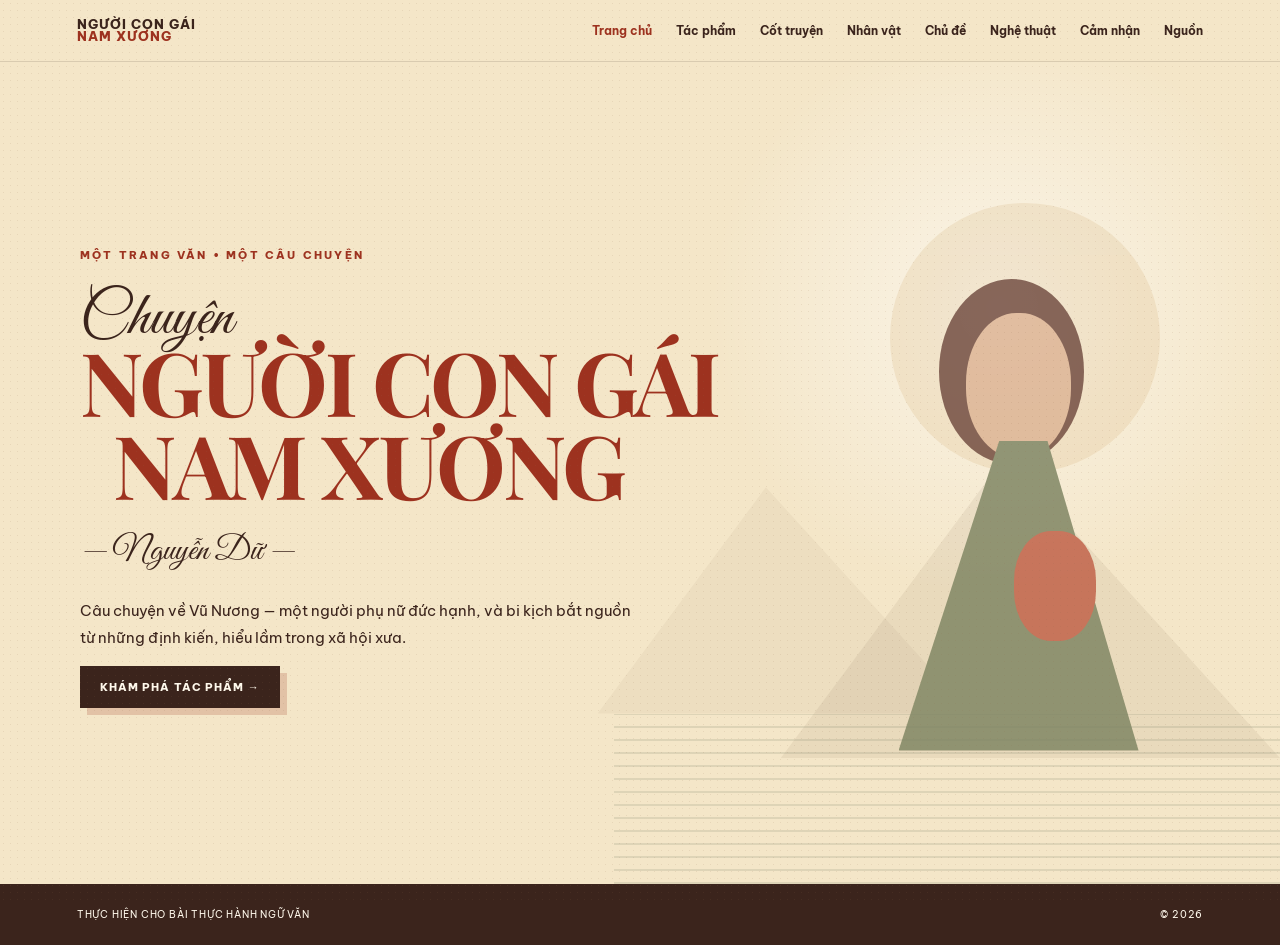
==== index.html @ 24ebc507 "Add files via upload" ====
<!DOCTYPE html><html lang="vi"><head><meta charset="UTF-8"><meta name="viewport" content="width=device-width,initial-scale=1.0"><title>Trang chủ — Người con gái Nam Xương</title><link rel="stylesheet" href="style.css"></head><body>
<header class="navbar"><a class="brand" href="index.html">NGƯỜI CON GÁI<br><span>NAM XƯƠNG</span></a><nav><a class="active" href="index.html">Trang chủ</a><a class="" href="tac-pham.html">Tác phẩm</a><a class="" href="cot-truyen.html">Cốt truyện</a><a class="" href="nhan-vat.html">Nhân vật</a><a class="" href="chu-de.html">Chủ đề</a><a class="" href="nghe-thuat.html">Nghệ thuật</a><a class="" href="cam-nhan.html">Cảm nhận</a><a class="" href="nguon-tham-khao.html">Nguồn</a></nav><button class="menu-btn" aria-label="Mở menu">☰</button></header>
<main class="page">
<section class="hero">
  <div class="hero-art"><div class="sun"></div><div class="mountain m1"></div><div class="mountain m2"></div><div class="woman"><div class="hair"></div><div class="face"></div><div class="dress"></div><div class="baby"></div></div><div class="water"></div></div>
  <div class="hero-content">
    <p class="eyebrow">MỘT TRANG VĂN • MỘT CÂU CHUYỆN</p>
    <p class="script">Chuyện</p>
    <h1>NGƯỜI CON GÁI<br><span>NAM XƯƠNG</span></h1>
    <div class="author">— Nguyễn Dữ —</div>
    <p class="lead">Câu chuyện về Vũ Nương — một người phụ nữ đức hạnh, và bi kịch bắt nguồn từ những định kiến, hiểu lầm trong xã hội xưa.</p>
    <a class="btn" href="tac-pham.html">KHÁM PHÁ TÁC PHẨM →</a>
  </div>
</section></main><footer><span>THỰC HIỆN CHO BÀI THỰC HÀNH NGỮ VĂN</span><span>© 2026</span></footer><script src="script.js"></script></body></html>
---- style.css ----
@import url('https://fonts.googleapis.com/css2?family=Be+Vietnam+Pro:wght@400;500;600;700;800&family=Playfair+Display:wght@600;700&family=Great+Vibes&display=swap');

:root{--cream:#f4e6c8;--paper:#fff9ec;--red:#9d321f;--red2:#702719;--brown:#3b241c;--olive:#66704c;--gold:#c69b58;--line:rgba(59,36,28,.14)}
*{box-sizing:border-box} html{scroll-behavior:smooth} body{margin:0;background:var(--cream);color:var(--brown);font-family:"Be Vietnam Pro",sans-serif}
body:before{content:"";position:fixed;inset:0;pointer-events:none;opacity:.13;background-image:radial-gradient(#8f6b4b .7px,transparent .7px);background-size:7px 7px;z-index:50}
.navbar{position:sticky;top:0;z-index:40;background:rgba(244,230,200,.96);backdrop-filter:blur(10px);border-bottom:1px solid var(--line);display:flex;align-items:center;justify-content:space-between;padding:18px 6vw}
.brand{color:var(--brown);text-decoration:none;font-weight:800;line-height:.95;letter-spacing:.08em;font-size:13px}.brand span{color:var(--red)}
nav{display:flex;gap:24px;align-items:center}nav a{color:var(--brown);text-decoration:none;font-size:12px;font-weight:700}nav a:hover,nav a.active{color:var(--red)}
.menu-btn{display:none;border:0;background:none;font-size:24px;color:var(--brown)}
.page{min-height:calc(100vh - 150px)}
.hero{min-height:calc(100vh - 78px);position:relative;overflow:hidden;display:grid;place-items:center;padding:90px 8vw;background:radial-gradient(circle at 78% 30%,rgba(255,255,255,.58),transparent 25%),var(--cream)}
.hero-art{position:absolute;right:0;bottom:0;width:52%;height:90%;opacity:.72}.sun{position:absolute;width:270px;height:270px;right:18%;top:8%;border-radius:50%;background:rgba(198,155,88,.22)}
.mountain{position:absolute;bottom:17%;width:75%;height:48%;background:rgba(116,91,68,.12);clip-path:polygon(0 100%,45% 15%,100% 100%)}.m1{right:0}.m2{right:37%;transform:scale(.75);opacity:.65}
.woman{position:absolute;right:19%;bottom:18%;width:260px;height:490px}.hair{position:absolute;top:18px;left:45px;width:145px;height:185px;border-radius:50%;background:#5b3024}.face{position:absolute;top:52px;left:72px;width:105px;height:145px;border-radius:48%;background:#d8a986}.dress{position:absolute;top:180px;left:5px;width:240px;height:310px;background:#6b7450;clip-path:polygon(42% 0,62% 0,100% 100%,0 100%)}.baby{position:absolute;top:270px;left:120px;width:82px;height:110px;border-radius:45%;background:#b74a32}.water{position:absolute;left:0;right:0;bottom:0;height:23%;background:repeating-linear-gradient(0deg,rgba(75,91,67,.18) 0 2px,transparent 2px 13px)}
.hero-content{position:relative;z-index:2;width:min(690px,100%);margin-right:40%}.eyebrow,.section-label,.small-title{color:var(--red);font-size:11px;font-weight:800;letter-spacing:.2em}.script{font-family:"Great Vibes",cursive;font-size:62px;margin:18px 0 -18px}h1{font-family:"Playfair Display",serif;color:var(--red);font-size:clamp(48px,7vw,88px);line-height:.94;letter-spacing:-.04em;margin:0}h1 span{padding-left:.38em}.author{font-family:"Great Vibes",cursive;font-size:34px;margin:24px 0}.lead{max-width:560px;line-height:1.8;font-size:15px}.btn{display:inline-flex;align-items:center;gap:15px;background:var(--brown);color:var(--paper);text-decoration:none;padding:14px 20px;font-size:11px;font-weight:800;letter-spacing:.08em;box-shadow:7px 7px 0 rgba(157,50,31,.2);transition:.2s}.btn:hover{transform:translateY(-3px)}
.container{width:min(1100px,88%);margin:auto;padding:75px 0}.page-head{padding:80px 6vw 65px;background:var(--paper);border-bottom:1px solid var(--line)}.page-head .script{font-size:50px;margin:0}.page-head h2{font-family:"Playfair Display",serif;font-size:clamp(42px,6vw,72px);line-height:1;margin:4px 0 15px;color:var(--red)}.page-head p{max-width:720px;line-height:1.8;margin:0}
.grid2{display:grid;grid-template-columns:1fr 1fr;gap:35px}.card{background:var(--paper);border:1px solid var(--line);padding:30px;box-shadow:8px 8px 0 rgba(112,39,25,.09)}.card h3{font-family:"Playfair Display",serif;color:var(--red);font-size:28px;margin:0 0 14px}.card p,.card li{line-height:1.85;font-size:14px}.facts{display:grid;grid-template-columns:repeat(2,1fr);gap:12px;margin-top:20px}.fact{padding:15px;background:#ead7ae}.fact b{display:block;color:var(--red);font-size:11px;letter-spacing:.08em;margin-bottom:5px}
.quote{margin:35px 0;padding:35px 40px;border-left:5px solid var(--red);background:#ead7ae;font-family:"Playfair Display",serif;font-size:25px;line-height:1.5}.quote small{display:block;font-family:"Be Vietnam Pro";font-size:11px;margin-top:12px;color:var(--olive)}
.timeline{display:grid;gap:15px}.event{display:grid;grid-template-columns:80px 1fr;gap:22px;align-items:start;background:var(--paper);padding:22px;border-left:4px solid var(--red)}.event b{font-family:"Playfair Display",serif;color:var(--red);font-size:25px}.event h3{margin:0 0 7px;font-family:"Playfair Display",serif;font-size:23px}.event p{margin:0;line-height:1.75;font-size:14px}
.characters{display:grid;grid-template-columns:repeat(2,1fr);gap:25px}.character{background:var(--paper);padding:30px;border-top:5px solid var(--red)}.character .num{font-size:11px;color:var(--red);font-weight:800}.character h3{font-family:"Playfair Display",serif;font-size:30px;margin:7px 0}.tag{display:inline-block;background:#ead7ae;padding:5px 9px;font-size:10px;font-weight:700;margin-bottom:12px}.character p{line-height:1.8;font-size:14px}
.list{padding-left:20px}.list li{margin:10px 0;line-height:1.7}
.source{background:#ead7ae;padding:22px;margin-top:30px;font-size:12px;line-height:1.8}.source a{color:var(--red)}
.quiz{margin-top:30px}.option{display:block;width:100%;text-align:left;border:1px solid var(--line);background:var(--paper);padding:14px;margin:8px 0;color:var(--brown);cursor:pointer}.option:hover{border-color:var(--red)}#quiz-result{font-weight:700;color:var(--red);margin-top:15px}
footer{display:flex;justify-content:space-between;padding:24px 6vw;background:var(--brown);color:var(--paper);font-size:10px;letter-spacing:.08em}
@media(max-width:850px){nav{display:none}nav.open{position:absolute;top:67px;right:5vw;display:grid;gap:14px;background:var(--paper);padding:20px;box-shadow:0 10px 30px rgba(59,36,28,.15)}.menu-btn{display:block}.hero{min-height:850px;align-items:start}.hero-content{margin:55px 0 0}.hero-art{width:100%;opacity:.3}.grid2,.characters{grid-template-columns:1fr}.page-head{padding:60px 7vw 50px}.container{padding:55px 0}.event{grid-template-columns:55px 1fr}.facts{grid-template-columns:1fr}.quote{padding:25px;font-size:21px}footer{flex-direction:column;gap:8px}}
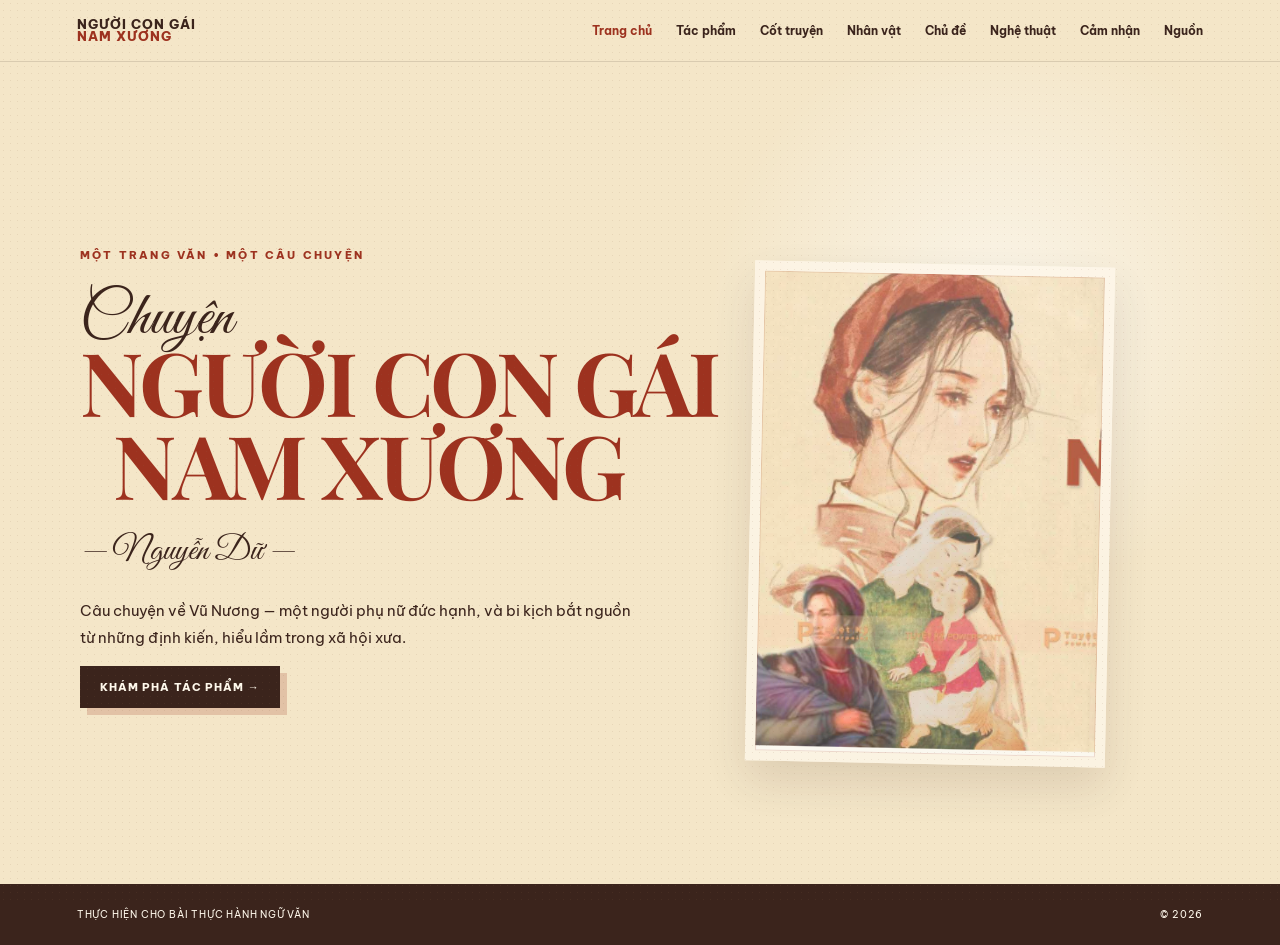
==== commit 26c104f5: "Add files via upload" ====
--- a/index.html
+++ b/index.html
@@ -2,7 +2,7 @@
 <header class="navbar"><a class="brand" href="index.html">NGƯỜI CON GÁI<br><span>NAM XƯƠNG</span></a><nav><a class="active" href="index.html">Trang chủ</a><a class="" href="tac-pham.html">Tác phẩm</a><a class="" href="cot-truyen.html">Cốt truyện</a><a class="" href="nhan-vat.html">Nhân vật</a><a class="" href="chu-de.html">Chủ đề</a><a class="" href="nghe-thuat.html">Nghệ thuật</a><a class="" href="cam-nhan.html">Cảm nhận</a><a class="" href="nguon-tham-khao.html">Nguồn</a></nav><button class="menu-btn" aria-label="Mở menu">☰</button></header>
 <main class="page">
 <section class="hero">
-  <div class="hero-art"><div class="sun"></div><div class="mountain m1"></div><div class="mountain m2"></div><div class="woman"><div class="hair"></div><div class="face"></div><div class="dress"></div><div class="baby"></div></div><div class="water"></div></div>
+  <div class="hero-art hero-image-art"><div class="hero-image-frame"><img src="minh-hoa-vu-nuong.png" alt="Minh họa Chuyện người con gái Nam Xương"></div></div>
   <div class="hero-content">
     <p class="eyebrow">MỘT TRANG VĂN • MỘT CÂU CHUYỆN</p>
     <p class="script">Chuyện</p>
--- a/style.css
+++ b/style.css
@@ -23,3 +23,42 @@
 .quiz{margin-top:30px}.option{display:block;width:100%;text-align:left;border:1px solid var(--line);background:var(--paper);padding:14px;margin:8px 0;color:var(--brown);cursor:pointer}.option:hover{border-color:var(--red)}#quiz-result{font-weight:700;color:var(--red);margin-top:15px}
 footer{display:flex;justify-content:space-between;padding:24px 6vw;background:var(--brown);color:var(--paper);font-size:10px;letter-spacing:.08em}
 @media(max-width:850px){nav{display:none}nav.open{position:absolute;top:67px;right:5vw;display:grid;gap:14px;background:var(--paper);padding:20px;box-shadow:0 10px 30px rgba(59,36,28,.15)}.menu-btn{display:block}.hero{min-height:850px;align-items:start}.hero-content{margin:55px 0 0}.hero-art{width:100%;opacity:.3}.grid2,.characters{grid-template-columns:1fr}.page-head{padding:60px 7vw 50px}.container{padding:55px 0}.event{grid-template-columns:55px 1fr}.facts{grid-template-columns:1fr}.quote{padding:25px;font-size:21px}footer{flex-direction:column;gap:8px}}
+
+/* Minh họa Vũ Nương cho trang chủ */
+.hero-image-art {
+  display: flex;
+  align-items: center;
+  justify-content: center;
+  min-height: 520px;
+  padding: 28px 52px 28px 18px;
+  background: transparent;
+}
+.hero-image-frame {
+  position: relative;
+  width: min(360px, 100%);
+  height: 500px;
+  overflow: hidden;
+  border: 10px solid rgba(255,249,236,.78);
+  box-shadow: 0 20px 45px rgba(59,36,28,.18);
+  background: #fff9ec;
+  transform: rotate(1.2deg);
+}
+.hero-image-frame::before {
+  content: "";
+  position: absolute;
+  inset: 0;
+  border: 1px solid rgba(157,50,31,.22);
+  pointer-events: none;
+  z-index: 2;
+}
+.hero-image-frame img {
+  width: 100%;
+  height: 100%;
+  display: block;
+  object-fit: cover;
+  object-position: left center;
+}
+@media (max-width: 900px) {
+  .hero-image-art { min-height: 430px; padding: 18px 24px 30px; }
+  .hero-image-frame { width: min(300px, 86vw); height: 420px; }
+}
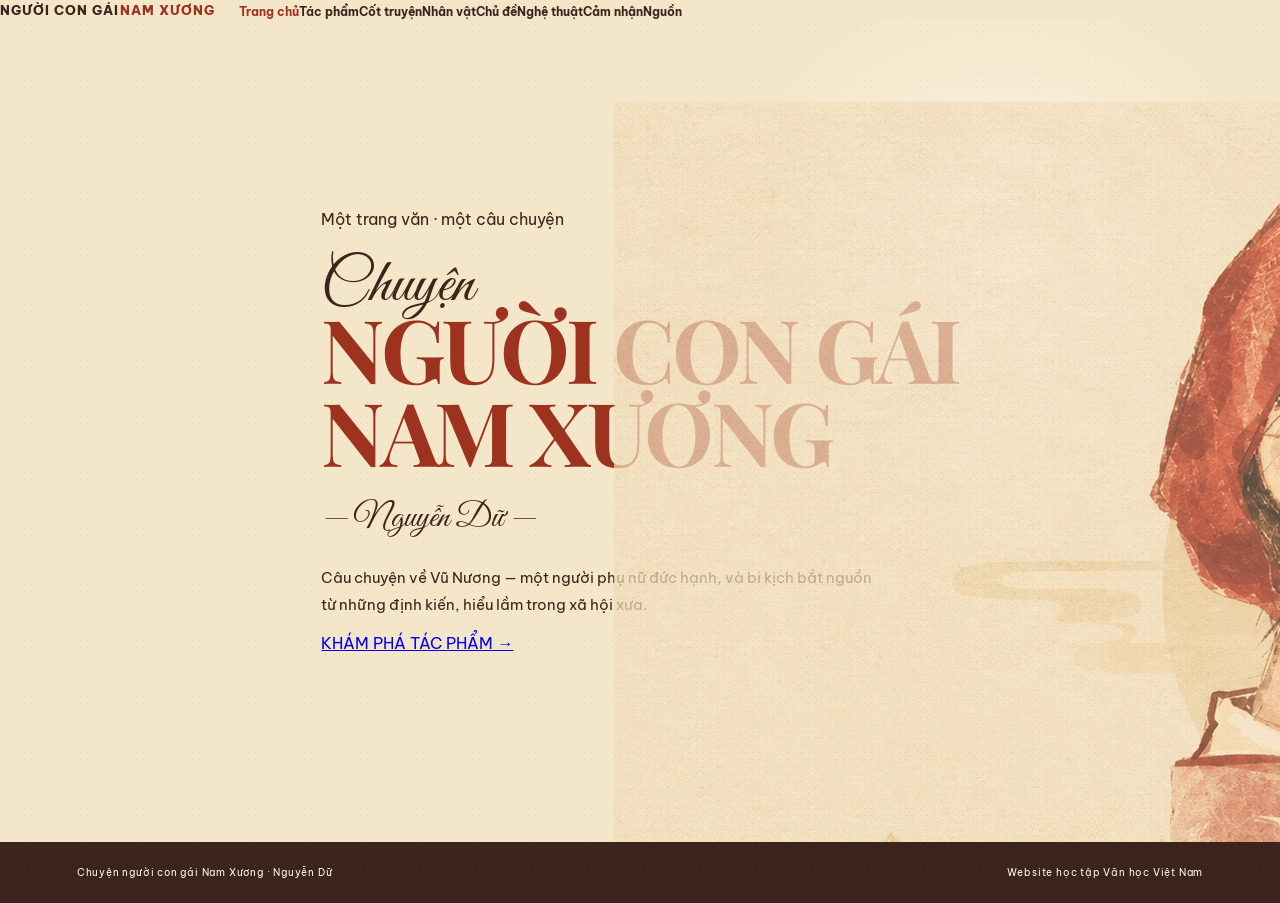
==== commit 9456d5f9: "Add files via upload" ====
--- a/index.html
+++ b/index.html
@@ -1,14 +1,18 @@
-<!DOCTYPE html><html lang="vi"><head><meta charset="UTF-8"><meta name="viewport" content="width=device-width,initial-scale=1.0"><title>Trang chủ — Người con gái Nam Xương</title><link rel="stylesheet" href="style.css"></head><body>
-<header class="navbar"><a class="brand" href="index.html">NGƯỜI CON GÁI<br><span>NAM XƯƠNG</span></a><nav><a class="active" href="index.html">Trang chủ</a><a class="" href="tac-pham.html">Tác phẩm</a><a class="" href="cot-truyen.html">Cốt truyện</a><a class="" href="nhan-vat.html">Nhân vật</a><a class="" href="chu-de.html">Chủ đề</a><a class="" href="nghe-thuat.html">Nghệ thuật</a><a class="" href="cam-nhan.html">Cảm nhận</a><a class="" href="nguon-tham-khao.html">Nguồn</a></nav><button class="menu-btn" aria-label="Mở menu">☰</button></header>
-<main class="page">
-<section class="hero">
-  <div class="hero-art hero-image-art"><div class="hero-image-frame"><img src="minh-hoa-vu-nuong.png" alt="Minh họa Chuyện người con gái Nam Xương"></div></div>
-  <div class="hero-content">
-    <p class="eyebrow">MỘT TRANG VĂN • MỘT CÂU CHUYỆN</p>
-    <p class="script">Chuyện</p>
-    <h1>NGƯỜI CON GÁI<br><span>NAM XƯƠNG</span></h1>
-    <div class="author">— Nguyễn Dữ —</div>
-    <p class="lead">Câu chuyện về Vũ Nương — một người phụ nữ đức hạnh, và bi kịch bắt nguồn từ những định kiến, hiểu lầm trong xã hội xưa.</p>
-    <a class="btn" href="tac-pham.html">KHÁM PHÁ TÁC PHẨM →</a>
-  </div>
-</section></main><footer><span>THỰC HIỆN CHO BÀI THỰC HÀNH NGỮ VĂN</span><span>© 2026</span></footer><script src="script.js"></script></body></html>+<!doctype html>
+<html lang="vi"><head><meta charset="utf-8"><meta name="viewport" content="width=device-width,initial-scale=1">
+<title>Trang chủ — Người con gái Nam Xương</title><link rel="stylesheet" href="style.css"></head>
+<body><div class="site"><nav class="nav"><a class="brand" href="index.html">NGƯỜI CON GÁI<span>NAM XƯƠNG</span></a><div class="navlinks"><a class="active" href="index.html">Trang chủ</a><a class="" href="tac-pham.html">Tác phẩm</a><a class="" href="cot-truyen.html">Cốt truyện</a><a class="" href="nhan-vat.html">Nhân vật</a><a class="" href="chu-de.html">Chủ đề</a><a class="" href="nghe-thuat.html">Nghệ thuật</a><a class="" href="cam-nhan.html">Cảm nhận</a><a class="" href="nguon-tham-khao.html">Nguồn</a></div></nav><main class="hero">
+<section class="hero-copy">
+  <div class="kicker">Một trang văn · một câu chuyện</div>
+  <div class="script">Chuyện</div>
+  <h1>NGƯỜI CON GÁI<br>NAM XƯƠNG</h1>
+  <div class="author">— Nguyễn Dữ —</div>
+  <p class="lead">Câu chuyện về Vũ Nương — một người phụ nữ đức hạnh, và bi kịch bắt nguồn từ những định kiến, hiểu lầm trong xã hội xưa.</p>
+  <a class="cta" href="tac-pham.html">KHÁM PHÁ TÁC PHẨM →</a>
+</section>
+<section class="hero-art">
+  <img src="minh-hoa-vu-nuong.png" alt="Minh họa Vũ Nương và con">
+  <div class="fade"></div>
+</section>
+</main><footer class="footer"><span>Chuyện người con gái Nam Xương · Nguyễn Dữ</span><span>Website học tập Văn học Việt Nam</span></footer></div>
+<script src="script.js"></script></body></html>
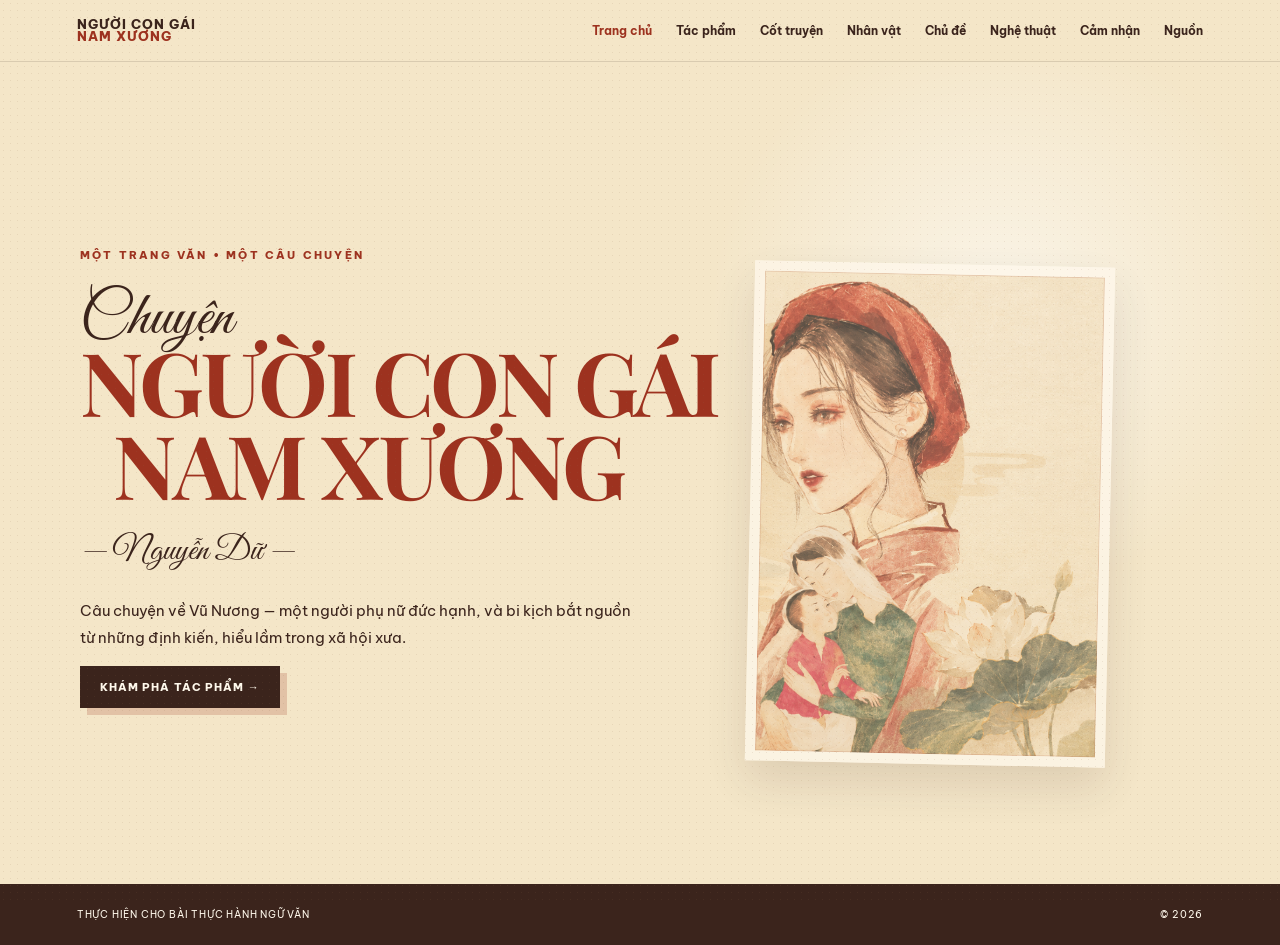
==== commit 4553cc43: "Add files via upload" ====
--- a/index.html
+++ b/index.html
@@ -1,18 +1,14 @@
-<!doctype html>
-<html lang="vi"><head><meta charset="utf-8"><meta name="viewport" content="width=device-width,initial-scale=1">
-<title>Trang chủ — Người con gái Nam Xương</title><link rel="stylesheet" href="style.css"></head>
-<body><div class="site"><nav class="nav"><a class="brand" href="index.html">NGƯỜI CON GÁI<span>NAM XƯƠNG</span></a><div class="navlinks"><a class="active" href="index.html">Trang chủ</a><a class="" href="tac-pham.html">Tác phẩm</a><a class="" href="cot-truyen.html">Cốt truyện</a><a class="" href="nhan-vat.html">Nhân vật</a><a class="" href="chu-de.html">Chủ đề</a><a class="" href="nghe-thuat.html">Nghệ thuật</a><a class="" href="cam-nhan.html">Cảm nhận</a><a class="" href="nguon-tham-khao.html">Nguồn</a></div></nav><main class="hero">
-<section class="hero-copy">
-  <div class="kicker">Một trang văn · một câu chuyện</div>
-  <div class="script">Chuyện</div>
-  <h1>NGƯỜI CON GÁI<br>NAM XƯƠNG</h1>
-  <div class="author">— Nguyễn Dữ —</div>
-  <p class="lead">Câu chuyện về Vũ Nương — một người phụ nữ đức hạnh, và bi kịch bắt nguồn từ những định kiến, hiểu lầm trong xã hội xưa.</p>
-  <a class="cta" href="tac-pham.html">KHÁM PHÁ TÁC PHẨM →</a>
-</section>
-<section class="hero-art">
-  <img src="minh-hoa-vu-nuong.png" alt="Minh họa Vũ Nương và con">
-  <div class="fade"></div>
-</section>
-</main><footer class="footer"><span>Chuyện người con gái Nam Xương · Nguyễn Dữ</span><span>Website học tập Văn học Việt Nam</span></footer></div>
-<script src="script.js"></script></body></html>+<!DOCTYPE html><html lang="vi"><head><meta charset="UTF-8"><meta name="viewport" content="width=device-width,initial-scale=1.0"><title>Trang chủ — Người con gái Nam Xương</title><link rel="stylesheet" href="style.css"></head><body>
+<header class="navbar"><a class="brand" href="index.html">NGƯỜI CON GÁI<br><span>NAM XƯƠNG</span></a><nav><a class="active" href="index.html">Trang chủ</a><a class="" href="tac-pham.html">Tác phẩm</a><a class="" href="cot-truyen.html">Cốt truyện</a><a class="" href="nhan-vat.html">Nhân vật</a><a class="" href="chu-de.html">Chủ đề</a><a class="" href="nghe-thuat.html">Nghệ thuật</a><a class="" href="cam-nhan.html">Cảm nhận</a><a class="" href="nguon-tham-khao.html">Nguồn</a></nav><button class="menu-btn" aria-label="Mở menu">☰</button></header>
+<main class="page">
+<section class="hero">
+  <div class="hero-art hero-image-art"><div class="hero-image-frame"><img src="minh-hoa-vu-nuong.png" alt="Minh họa Chuyện người con gái Nam Xương"></div></div>
+  <div class="hero-content">
+    <p class="eyebrow">MỘT TRANG VĂN • MỘT CÂU CHUYỆN</p>
+    <p class="script">Chuyện</p>
+    <h1>NGƯỜI CON GÁI<br><span>NAM XƯƠNG</span></h1>
+    <div class="author">— Nguyễn Dữ —</div>
+    <p class="lead">Câu chuyện về Vũ Nương — một người phụ nữ đức hạnh, và bi kịch bắt nguồn từ những định kiến, hiểu lầm trong xã hội xưa.</p>
+    <a class="btn" href="tac-pham.html">KHÁM PHÁ TÁC PHẨM →</a>
+  </div>
+</section></main><footer><span>THỰC HIỆN CHO BÀI THỰC HÀNH NGỮ VĂN</span><span>© 2026</span></footer><script src="script.js"></script></body></html>
--- a/style.css
+++ b/style.css
@@ -56,7 +56,8 @@
   height: 100%;
   display: block;
   object-fit: cover;
-  object-position: left center;
+  object-position: center center;
+  transform: scaleX(-1);
 }
 @media (max-width: 900px) {
   .hero-image-art { min-height: 430px; padding: 18px 24px 30px; }
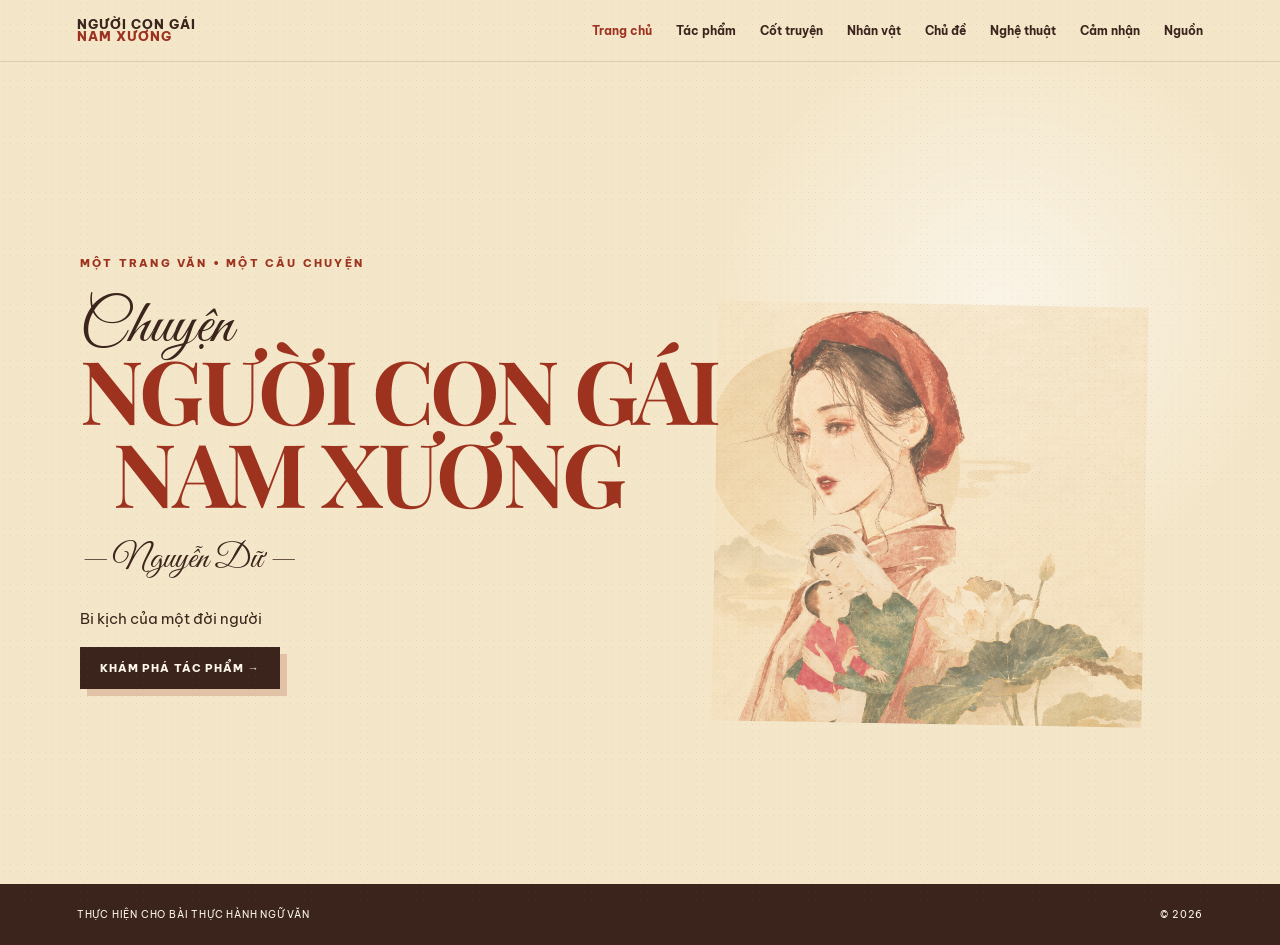
==== commit 0a78a7ec: "Add files via upload" ====
--- a/index.html
+++ b/index.html
@@ -1,14 +1,47 @@
-<!DOCTYPE html><html lang="vi"><head><meta charset="UTF-8"><meta name="viewport" content="width=device-width,initial-scale=1.0"><title>Trang chủ — Người con gái Nam Xương</title><link rel="stylesheet" href="style.css"></head><body>
-<header class="navbar"><a class="brand" href="index.html">NGƯỜI CON GÁI<br><span>NAM XƯƠNG</span></a><nav><a class="active" href="index.html">Trang chủ</a><a class="" href="tac-pham.html">Tác phẩm</a><a class="" href="cot-truyen.html">Cốt truyện</a><a class="" href="nhan-vat.html">Nhân vật</a><a class="" href="chu-de.html">Chủ đề</a><a class="" href="nghe-thuat.html">Nghệ thuật</a><a class="" href="cam-nhan.html">Cảm nhận</a><a class="" href="nguon-tham-khao.html">Nguồn</a></nav><button class="menu-btn" aria-label="Mở menu">☰</button></header>
+<!DOCTYPE html>
+<html lang="vi">
+<head>
+<meta charset="UTF-8">
+<meta name="viewport" content="width=device-width, initial-scale=1.0">
+<title>Chuyện Người Con Gái Nam Xương</title>
+<link rel="stylesheet" href="style.css">
+</head>
+<body>
+<header class="navbar">
+  <a class="brand" href="index.html">NGƯỜI CON GÁI<br><span>NAM XƯƠNG</span></a>
+  <button class="menu-btn" aria-label="Mở menu">☰</button>
+  <nav>
+    <a class="active" href="index.html">Trang chủ</a>
+    <a href="tac-pham.html">Tác phẩm</a>
+    <a href="cot-truyen.html">Cốt truyện</a>
+    <a href="nhan-vat.html">Nhân vật</a>
+    <a href="chu-de.html">Chủ đề</a>
+    <a href="nghe-thuat.html">Nghệ thuật</a>
+    <a href="cam-nhan.html">Cảm nhận</a>
+    <a href="nguon-tham-khao.html">Nguồn</a>
+  </nav>
+</header>
 <main class="page">
 <section class="hero">
-  <div class="hero-art hero-image-art"><div class="hero-image-frame"><img src="minh-hoa-vu-nuong.png" alt="Minh họa Chuyện người con gái Nam Xương"></div></div>
   <div class="hero-content">
-    <p class="eyebrow">MỘT TRANG VĂN • MỘT CÂU CHUYỆN</p>
-    <p class="script">Chuyện</p>
+    <div class="eyebrow">MỘT TRANG VĂN • MỘT CÂU CHUYỆN</div>
+    <div class="script">Chuyện</div>
     <h1>NGƯỜI CON GÁI<br><span>NAM XƯƠNG</span></h1>
     <div class="author">— Nguyễn Dữ —</div>
-    <p class="lead">Câu chuyện về Vũ Nương — một người phụ nữ đức hạnh, và bi kịch bắt nguồn từ những định kiến, hiểu lầm trong xã hội xưa.</p>
+    <p class="lead">Bi kịch của một đời người</p>
     <a class="btn" href="tac-pham.html">KHÁM PHÁ TÁC PHẨM →</a>
   </div>
-</section></main><footer><span>THỰC HIỆN CHO BÀI THỰC HÀNH NGỮ VĂN</span><span>© 2026</span></footer><script src="script.js"></script></body></html>+  <div class="hero-art hero-image-art">
+    <div class="hero-image-frame">
+      <img src="minh-hoa-vu-nuong.png" alt="Minh họa Vũ Nương trong Chuyện người con gái Nam Xương">
+    </div>
+  </div>
+</section>
+</main>
+<footer><span>THỰC HIỆN CHO BÀI THỰC HÀNH NGỮ VĂN</span><span>© 2026</span></footer>
+<script>
+const btn=document.querySelector('.menu-btn'); const nav=document.querySelector('nav');
+if(btn) btn.addEventListener('click',()=>nav.classList.toggle('open'));
+</script>
+</body>
+</html>
--- a/style.css
+++ b/style.css
@@ -1,5 +1,4 @@
 @import url('https://fonts.googleapis.com/css2?family=Be+Vietnam+Pro:wght@400;500;600;700;800&family=Playfair+Display:wght@600;700&family=Great+Vibes&display=swap');
-
 :root{--cream:#f4e6c8;--paper:#fff9ec;--red:#9d321f;--red2:#702719;--brown:#3b241c;--olive:#66704c;--gold:#c69b58;--line:rgba(59,36,28,.14)}
 *{box-sizing:border-box} html{scroll-behavior:smooth} body{margin:0;background:var(--cream);color:var(--brown);font-family:"Be Vietnam Pro",sans-serif}
 body:before{content:"";position:fixed;inset:0;pointer-events:none;opacity:.13;background-image:radial-gradient(#8f6b4b .7px,transparent .7px);background-size:7px 7px;z-index:50}
@@ -10,7 +9,7 @@
 .page{min-height:calc(100vh - 150px)}
 .hero{min-height:calc(100vh - 78px);position:relative;overflow:hidden;display:grid;place-items:center;padding:90px 8vw;background:radial-gradient(circle at 78% 30%,rgba(255,255,255,.58),transparent 25%),var(--cream)}
 .hero-art{position:absolute;right:0;bottom:0;width:52%;height:90%;opacity:.72}.sun{position:absolute;width:270px;height:270px;right:18%;top:8%;border-radius:50%;background:rgba(198,155,88,.22)}
-.mountain{position:absolute;bottom:17%;width:75%;height:48%;background:rgba(116,91,68,.12);clip-path:polygon(0 100%,45% 15%,100% 100%)}.m1{right:0}.m2{right:37%;transform:scale(.75);opacity:.65}
+.mountaint{position:absolute;bottom:17%;width:75%;height:48%;background:rgba(116,91,68,.12);clip-path:polygon(0 100%,45% 15%,100% 100%)}.m1{right:0}.m2{right:37%;transform:scale(.75);opacity:.65}
 .woman{position:absolute;right:19%;bottom:18%;width:260px;height:490px}.hair{position:absolute;top:18px;left:45px;width:145px;height:185px;border-radius:50%;background:#5b3024}.face{position:absolute;top:52px;left:72px;width:105px;height:145px;border-radius:48%;background:#d8a986}.dress{position:absolute;top:180px;left:5px;width:240px;height:310px;background:#6b7450;clip-path:polygon(42% 0,62% 0,100% 100%,0 100%)}.baby{position:absolute;top:270px;left:120px;width:82px;height:110px;border-radius:45%;background:#b74a32}.water{position:absolute;left:0;right:0;bottom:0;height:23%;background:repeating-linear-gradient(0deg,rgba(75,91,67,.18) 0 2px,transparent 2px 13px)}
 .hero-content{position:relative;z-index:2;width:min(690px,100%);margin-right:40%}.eyebrow,.section-label,.small-title{color:var(--red);font-size:11px;font-weight:800;letter-spacing:.2em}.script{font-family:"Great Vibes",cursive;font-size:62px;margin:18px 0 -18px}h1{font-family:"Playfair Display",serif;color:var(--red);font-size:clamp(48px,7vw,88px);line-height:.94;letter-spacing:-.04em;margin:0}h1 span{padding-left:.38em}.author{font-family:"Great Vibes",cursive;font-size:34px;margin:24px 0}.lead{max-width:560px;line-height:1.8;font-size:15px}.btn{display:inline-flex;align-items:center;gap:15px;background:var(--brown);color:var(--paper);text-decoration:none;padding:14px 20px;font-size:11px;font-weight:800;letter-spacing:.08em;box-shadow:7px 7px 0 rgba(157,50,31,.2);transition:.2s}.btn:hover{transform:translateY(-3px)}
 .container{width:min(1100px,88%);margin:auto;padding:75px 0}.page-head{padding:80px 6vw 65px;background:var(--paper);border-bottom:1px solid var(--line)}.page-head .script{font-size:50px;margin:0}.page-head h2{font-family:"Playfair Display",serif;font-size:clamp(42px,6vw,72px);line-height:1;margin:4px 0 15px;color:var(--red)}.page-head p{max-width:720px;line-height:1.8;margin:0}
@@ -18,48 +17,19 @@
 .quote{margin:35px 0;padding:35px 40px;border-left:5px solid var(--red);background:#ead7ae;font-family:"Playfair Display",serif;font-size:25px;line-height:1.5}.quote small{display:block;font-family:"Be Vietnam Pro";font-size:11px;margin-top:12px;color:var(--olive)}
 .timeline{display:grid;gap:15px}.event{display:grid;grid-template-columns:80px 1fr;gap:22px;align-items:start;background:var(--paper);padding:22px;border-left:4px solid var(--red)}.event b{font-family:"Playfair Display",serif;color:var(--red);font-size:25px}.event h3{margin:0 0 7px;font-family:"Playfair Display",serif;font-size:23px}.event p{margin:0;line-height:1.75;font-size:14px}
 .characters{display:grid;grid-template-columns:repeat(2,1fr);gap:25px}.character{background:var(--paper);padding:30px;border-top:5px solid var(--red)}.character .num{font-size:11px;color:var(--red);font-weight:800}.character h3{font-family:"Playfair Display",serif;font-size:30px;margin:7px 0}.tag{display:inline-block;background:#ead7ae;padding:5px 9px;font-size:10px;font-weight:700;margin-bottom:12px}.character p{line-height:1.8;font-size:14px}
-.list{padding-left:20px}.list li{margin:10px 0;line-height:1.7}
-.source{background:#ead7ae;padding:22px;margin-top:30px;font-size:12px;line-height:1.8}.source a{color:var(--red)}
+.list{padding-left:20px}.list li{margin:10px 0;line-height:1.7}.source{background:#ead7ae;padding:22px;margin-top:30px;font-size:12px;line-height:1.8}.source a{color:var(--red)}
 .quiz{margin-top:30px}.option{display:block;width:100%;text-align:left;border:1px solid var(--line);background:var(--paper);padding:14px;margin:8px 0;color:var(--brown);cursor:pointer}.option:hover{border-color:var(--red)}#quiz-result{font-weight:700;color:var(--red);margin-top:15px}
 footer{display:flex;justify-content:space-between;padding:24px 6vw;background:var(--brown);color:var(--paper);font-size:10px;letter-spacing:.08em}
 @media(max-width:850px){nav{display:none}nav.open{position:absolute;top:67px;right:5vw;display:grid;gap:14px;background:var(--paper);padding:20px;box-shadow:0 10px 30px rgba(59,36,28,.15)}.menu-btn{display:block}.hero{min-height:850px;align-items:start}.hero-content{margin:55px 0 0}.hero-art{width:100%;opacity:.3}.grid2,.characters{grid-template-columns:1fr}.page-head{padding:60px 7vw 50px}.container{padding:55px 0}.event{grid-template-columns:55px 1fr}.facts{grid-template-columns:1fr}.quote{padding:25px;font-size:21px}footer{flex-direction:column;gap:8px}}
+/* Minh họa Vũ Nương — không khung trắng */
+.hero-image-art{display:flex;align-items:center;justify-content:center;min-height:520px;padding:28px 52px 28px 18px;background:transparent}
+.hero-image-frame{position:relative;width:min(430px,100%);height:540px;overflow:visible;border:none;box-shadow:none;background:transparent;transform:rotate(1deg)}
+.hero-image-frame img{width:100%;height:100%;display:block;object-fit:contain;object-position:center center;transform:scaleX(-1)}
+@media(max-width:900px){.hero-image-art{min-height:430px;padding:18px 24px 30px}.hero-image-frame{width:min(300px,86vw);height:420px}}
 
-/* Minh họa Vũ Nương cho trang chủ */
-.hero-image-art {
-  display: flex;
-  align-items: center;
-  justify-content: center;
-  min-height: 520px;
-  padding: 28px 52px 28px 18px;
-  background: transparent;
+/* Hòa ảnh vào nền giấy: không còn cảm giác có một hình chữ nhật phía sau */
+.hero-image-frame img {
+  mix-blend-mode: multiply;
+  opacity: .96;
+  filter: saturate(.98) contrast(1.02);
 }
-.hero-image-frame {
-  position: relative;
-  width: min(360px, 100%);
-  height: 500px;
-  overflow: hidden;
-  border: 10px solid rgba(255,249,236,.78);
-  box-shadow: 0 20px 45px rgba(59,36,28,.18);
-  background: #fff9ec;
-  transform: rotate(1.2deg);
-}
-.hero-image-frame::before {
-  content: "";
-  position: absolute;
-  inset: 0;
-  border: 1px solid rgba(157,50,31,.22);
-  pointer-events: none;
-  z-index: 2;
-}
-.hero-image-frame img {
-  width: 100%;
-  height: 100%;
-  display: block;
-  object-fit: cover;
-  object-position: center center;
-  transform: scaleX(-1);
-}
-@media (max-width: 900px) {
-  .hero-image-art { min-height: 430px; padding: 18px 24px 30px; }
-  .hero-image-frame { width: min(300px, 86vw); height: 420px; }
-}
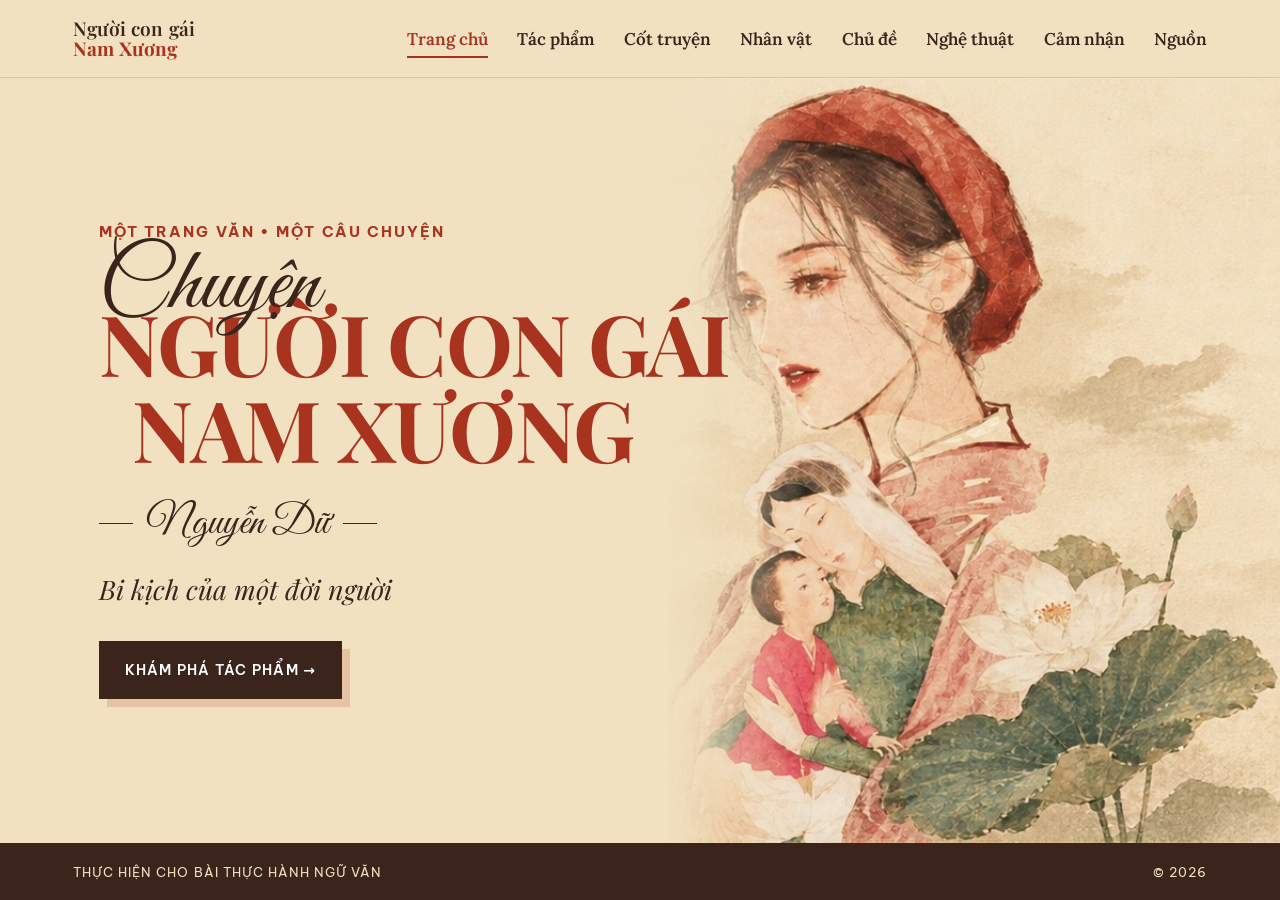
==== commit 1e7ac51f: "Add files via upload" ====
--- a/index.html
+++ b/index.html
@@ -1,47 +1,102 @@
 <!DOCTYPE html>
 <html lang="vi">
 <head>
-<meta charset="UTF-8">
-<meta name="viewport" content="width=device-width, initial-scale=1.0">
-<title>Chuyện Người Con Gái Nam Xương</title>
-<link rel="stylesheet" href="style.css">
+<meta charset="utf-8">
+<meta name="viewport" content="width=device-width, initial-scale=1">
+<title>Người con gái Nam Xương</title>
+<link rel="preconnect" href="https://fonts.googleapis.com">
+<link rel="preconnect" href="https://fonts.gstatic.com" crossorigin>
+<link href="https://fonts.googleapis.com/css2?family=Playfair+Display:ital,wght@0,600;0,700;1,400&family=Great+Vibes&family=Lora:wght@500;600&family=Be+Vietnam+Pro:wght@600;700&display=swap" rel="stylesheet">
+<style>
+:root{
+  --paper:#f1e1c1; --ink:#3a241c; --red:#a8341f; --line:#dcc6a0;
+  --serif:"Playfair Display","Times New Roman",serif;
+  --script:"Great Vibes","Playfair Display",cursive;
+  --nav:"Lora",Georgia,serif;
+  --sans:"Be Vietnam Pro",system-ui,sans-serif;
+}
+*{box-sizing:border-box;margin:0}
+html,body{height:100%}
+body{background:var(--paper);color:var(--ink);display:flex;flex-direction:column;min-height:100vh}
+a{color:inherit;text-decoration:none}
+:focus-visible{outline:2px solid var(--red);outline-offset:4px}
+
+header{display:flex;align-items:center;justify-content:space-between;gap:24px;
+  padding:0 clamp(20px,5.7vw,96px);height:78px;border-bottom:1px solid var(--line);
+  position:sticky;top:0;z-index:5;background:var(--paper)}
+.brand{font-family:var(--serif);font-weight:600;font-size:19px;line-height:1.05;letter-spacing:.01em}
+.brand span{display:block;color:var(--red);font-weight:700}
+nav ul{display:flex;gap:clamp(16px,2.3vw,34px);list-style:none;padding:0;flex-wrap:wrap}
+nav a{font-family:var(--nav);font-weight:600;font-size:17px;padding:6px 0;border-bottom:2px solid transparent;transition:color .2s,border-color .2s}
+nav a:hover,nav a[aria-current]{color:var(--red);border-color:var(--red)}
+
+.hero{flex:1;position:relative;overflow:hidden;display:flex;align-items:center;
+  padding:40px clamp(20px,7.7vw,130px)}
+.art{position:absolute;inset:0 0 0 auto;width:min(48%,760px);
+  background:url("hero.jpg") right center/cover no-repeat;
+  -webkit-mask-image:linear-gradient(90deg,transparent 0,#000 22%);
+          mask-image:linear-gradient(90deg,transparent 0,#000 22%)}
+.copy{position:relative;z-index:1;max-width:60%}
+.eyebrow{font-family:var(--sans);font-weight:700;font-size:15px;letter-spacing:.14em;text-transform:uppercase;color:var(--red)}
+.script{font-family:var(--script);font-size:clamp(64px,7vw,104px);line-height:.9;margin:6px 0 -.32em;color:var(--ink);position:relative}
+h1{font-family:var(--serif);font-weight:700;color:var(--red);text-transform:uppercase;
+  font-size:clamp(46px,6.6vw,108px);line-height:1.02;letter-spacing:-.02em}
+h1 span{display:block;padding-left:.4em}
+.author{font-family:var(--script);font-size:clamp(34px,3.2vw,48px);margin:26px 0 22px;display:flex;align-items:center;gap:14px}
+.author::before,.author::after{content:"";width:34px;height:1px;background:var(--ink)}
+.tag{font-family:var(--serif);font-style:italic;font-size:clamp(22px,2.1vw,30px);margin-bottom:34px}
+.btn{display:inline-block;background:var(--ink);color:#fff;font-family:var(--sans);font-weight:600;
+  font-size:14px;letter-spacing:.09em;text-transform:uppercase;padding:20px 26px;
+  box-shadow:8px 8px 0 rgba(168,52,31,.18);transition:transform .2s,box-shadow .2s}
+.btn:hover{transform:translate(-2px,-2px);box-shadow:10px 10px 0 rgba(168,52,31,.25)}
+
+footer{background:var(--ink);color:#f1e1c1;display:flex;justify-content:space-between;gap:16px;
+  padding:0 clamp(20px,5.7vw,96px);height:57px;align-items:center;
+  font-family:var(--sans);font-size:13px;letter-spacing:.08em;text-transform:uppercase}
+
+@media (max-width:900px){
+  header{height:auto;padding:14px 20px;flex-direction:column;align-items:flex-start;position:static}
+  nav a{font-size:15px}
+  .hero{align-items:flex-start;padding-top:32px;padding-bottom:300px}
+  .copy{max-width:100%}
+  .art{inset:auto 0 0 0;width:100%;height:340px;background-position:right bottom;
+    -webkit-mask-image:linear-gradient(0deg,#000 60%,transparent);mask-image:linear-gradient(0deg,#000 60%,transparent)}
+  footer{height:auto;padding:16px 20px;font-size:11px}
+}
+</style>
 </head>
 <body>
-<header class="navbar">
-  <a class="brand" href="index.html">NGƯỜI CON GÁI<br><span>NAM XƯƠNG</span></a>
-  <button class="menu-btn" aria-label="Mở menu">☰</button>
-  <nav>
-    <a class="active" href="index.html">Trang chủ</a>
-    <a href="tac-pham.html">Tác phẩm</a>
-    <a href="cot-truyen.html">Cốt truyện</a>
-    <a href="nhan-vat.html">Nhân vật</a>
-    <a href="chu-de.html">Chủ đề</a>
-    <a href="nghe-thuat.html">Nghệ thuật</a>
-    <a href="cam-nhan.html">Cảm nhận</a>
-    <a href="nguon-tham-khao.html">Nguồn</a>
+<header>
+  <a class="brand" href="index.html">Người con gái<span>Nam Xương</span></a>
+  <nav aria-label="Chính">
+    <ul>
+      <li><a href="index.html" aria-current="page">Trang chủ</a></li>
+      <li><a href="#tac-pham">Tác phẩm</a></li>
+      <li><a href="#cot-truyen">Cốt truyện</a></li>
+      <li><a href="#nhan-vat">Nhân vật</a></li>
+      <li><a href="#chu-de">Chủ đề</a></li>
+      <li><a href="#nghe-thuat">Nghệ thuật</a></li>
+      <li><a href="#cam-nhan">Cảm nhận</a></li>
+      <li><a href="#nguon">Nguồn</a></li>
+    </ul>
   </nav>
 </header>
-<main class="page">
-<section class="hero">
-  <div class="hero-content">
-    <div class="eyebrow">MỘT TRANG VĂN • MỘT CÂU CHUYỆN</div>
-    <div class="script">Chuyện</div>
-    <h1>NGƯỜI CON GÁI<br><span>NAM XƯƠNG</span></h1>
-    <div class="author">— Nguyễn Dữ —</div>
-    <p class="lead">Bi kịch của một đời người</p>
-    <a class="btn" href="tac-pham.html">KHÁM PHÁ TÁC PHẨM →</a>
+
+<main class="hero">
+  <div class="art" role="img" aria-label="Tranh minh họa Vũ Nương bế con bên hoa sen"></div>
+  <div class="copy">
+    <p class="eyebrow">Một trang văn • Một câu chuyện</p>
+    <p class="script" aria-hidden="true">Chuyện</p>
+    <h1><span style="padding:0">Người con gái</span><span>Nam Xương</span></h1>
+    <p class="author">Nguyễn Dữ</p>
+    <p class="tag">Bi kịch của một đời người</p>
+    <a class="btn" href="#tac-pham">Khám phá tác phẩm →</a>
   </div>
-  <div class="hero-art hero-image-art">
-    <div class="hero-image-frame">
-      <img src="minh-hoa-vu-nuong.png" alt="Minh họa Vũ Nương trong Chuyện người con gái Nam Xương">
-    </div>
-  </div>
-</section>
 </main>
-<footer><span>THỰC HIỆN CHO BÀI THỰC HÀNH NGỮ VĂN</span><span>© 2026</span></footer>
-<script>
-const btn=document.querySelector('.menu-btn'); const nav=document.querySelector('nav');
-if(btn) btn.addEventListener('click',()=>nav.classList.toggle('open'));
-</script>
+
+<footer>
+  <span>Thực hiện cho bài thực hành Ngữ văn</span>
+  <span>© 2026</span>
+</footer>
 </body>
 </html>
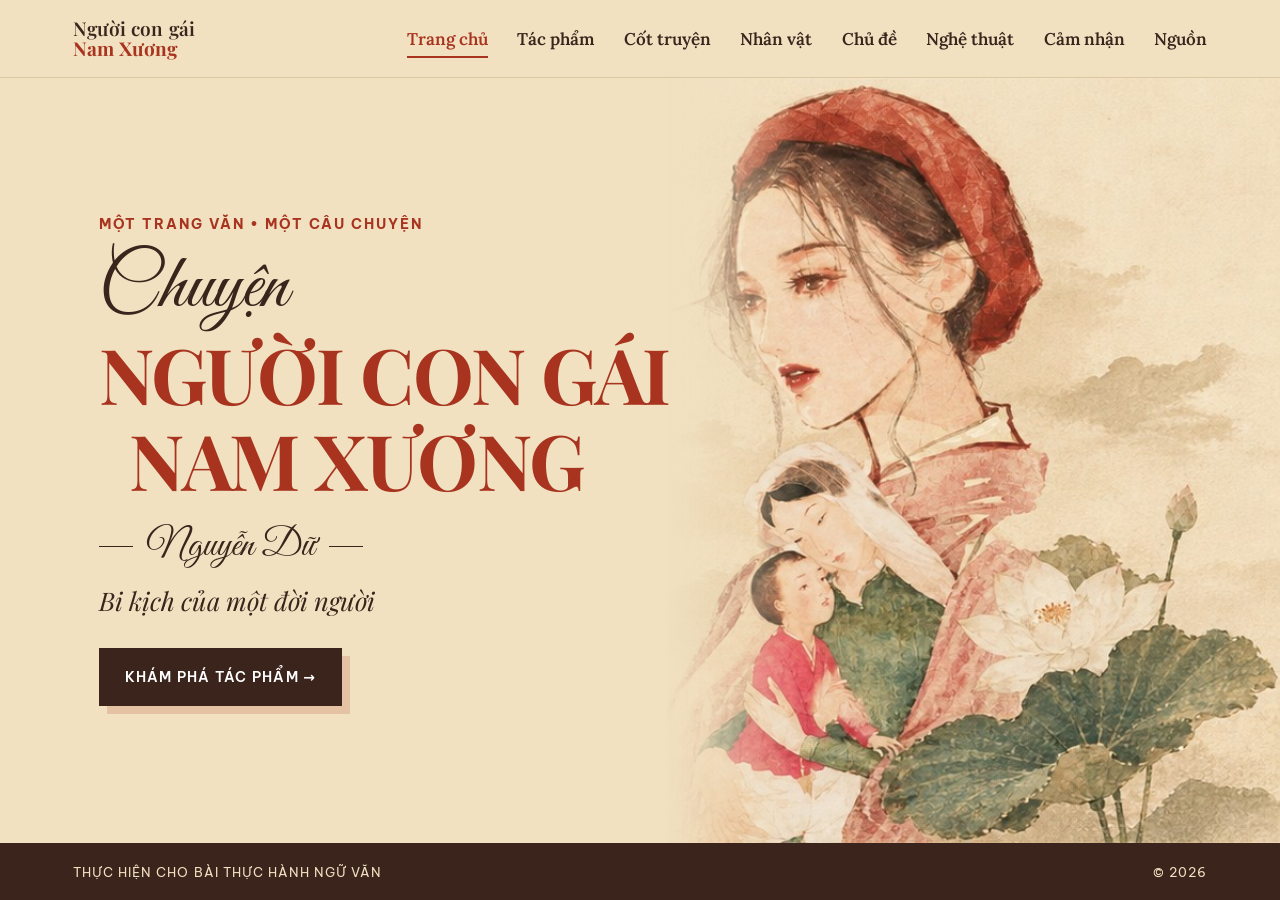
==== commit d0d8a087: "Add files via upload" ====
--- a/index.html
+++ b/index.html
@@ -31,22 +31,22 @@
 nav a:hover,nav a[aria-current]{color:var(--red);border-color:var(--red)}
 
 .hero{flex:1;position:relative;overflow:hidden;display:flex;align-items:center;
-  padding:40px clamp(20px,7.7vw,130px)}
+  padding:clamp(16px,4vh,40px) clamp(20px,7.7vw,130px)}
 .art{position:absolute;inset:0 0 0 auto;width:min(48%,760px);
   background:url("hero.jpg") right center/cover no-repeat;
   -webkit-mask-image:linear-gradient(90deg,transparent 0,#000 22%);
           mask-image:linear-gradient(90deg,transparent 0,#000 22%)}
 .copy{position:relative;z-index:1;max-width:60%}
-.eyebrow{font-family:var(--sans);font-weight:700;font-size:15px;letter-spacing:.14em;text-transform:uppercase;color:var(--red)}
-.script{font-family:var(--script);font-size:clamp(64px,7vw,104px);line-height:.9;margin:6px 0 -.32em;color:var(--ink);position:relative}
+.eyebrow{font-family:var(--sans);font-weight:700;font-size:clamp(12px,min(1.1vw,2.3vh),15px);line-height:1.3;letter-spacing:.14em;text-transform:uppercase;color:var(--red)}
+.script{font-family:var(--script);font-size:clamp(44px,min(6vw,9vh),96px);line-height:1.15;margin:.15em 0 -.05em;color:var(--ink);position:relative}
 h1{font-family:var(--serif);font-weight:700;color:var(--red);text-transform:uppercase;
-  font-size:clamp(46px,6.6vw,108px);line-height:1.02;letter-spacing:-.02em}
+  font-size:clamp(34px,min(6vw,10vh),100px);line-height:1.12;letter-spacing:-.02em}
 h1 span{display:block;padding-left:.4em}
-.author{font-family:var(--script);font-size:clamp(34px,3.2vw,48px);margin:26px 0 22px;display:flex;align-items:center;gap:14px}
+.author{font-family:var(--script);font-size:clamp(28px,min(3vw,5vh),46px);line-height:1.2;margin:clamp(10px,2.4vh,24px) 0 clamp(6px,1.6vh,16px);display:flex;align-items:center;gap:14px}
 .author::before,.author::after{content:"";width:34px;height:1px;background:var(--ink)}
-.tag{font-family:var(--serif);font-style:italic;font-size:clamp(22px,2.1vw,30px);margin-bottom:34px}
+.tag{font-family:var(--serif);font-style:italic;font-size:clamp(18px,min(2vw,3.6vh),28px);line-height:1.3;margin-bottom:clamp(14px,3.4vh,32px)}
 .btn{display:inline-block;background:var(--ink);color:#fff;font-family:var(--sans);font-weight:600;
-  font-size:14px;letter-spacing:.09em;text-transform:uppercase;padding:20px 26px;
+  font-size:14px;letter-spacing:.09em;text-transform:uppercase;padding:clamp(14px,2.4vh,20px) 26px;
   box-shadow:8px 8px 0 rgba(168,52,31,.18);transition:transform .2s,box-shadow .2s}
 .btn:hover{transform:translate(-2px,-2px);box-shadow:10px 10px 0 rgba(168,52,31,.25)}
 
@@ -71,13 +71,13 @@
   <nav aria-label="Chính">
     <ul>
       <li><a href="index.html" aria-current="page">Trang chủ</a></li>
-      <li><a href="#tac-pham">Tác phẩm</a></li>
-      <li><a href="#cot-truyen">Cốt truyện</a></li>
-      <li><a href="#nhan-vat">Nhân vật</a></li>
-      <li><a href="#chu-de">Chủ đề</a></li>
-      <li><a href="#nghe-thuat">Nghệ thuật</a></li>
-      <li><a href="#cam-nhan">Cảm nhận</a></li>
-      <li><a href="#nguon">Nguồn</a></li>
+      <li><a href="tac-pham.html">Tác phẩm</a></li>
+      <li><a href="cot-truyen.html">Cốt truyện</a></li>
+      <li><a href="nhan-vat.html">Nhân vật</a></li>
+      <li><a href="chu-de.html">Chủ đề</a></li>
+      <li><a href="nghe-thuat.html">Nghệ thuật</a></li>
+      <li><a href="cam-nhan.html">Cảm nhận</a></li>
+      <li><a href="nguon-tham-khao.html">Nguồn</a></li>
     </ul>
   </nav>
 </header>
@@ -90,7 +90,7 @@
     <h1><span style="padding:0">Người con gái</span><span>Nam Xương</span></h1>
     <p class="author">Nguyễn Dữ</p>
     <p class="tag">Bi kịch của một đời người</p>
-    <a class="btn" href="#tac-pham">Khám phá tác phẩm →</a>
+    <a class="btn" href="tac-pham.html">Khám phá tác phẩm →</a>
   </div>
 </main>
 
